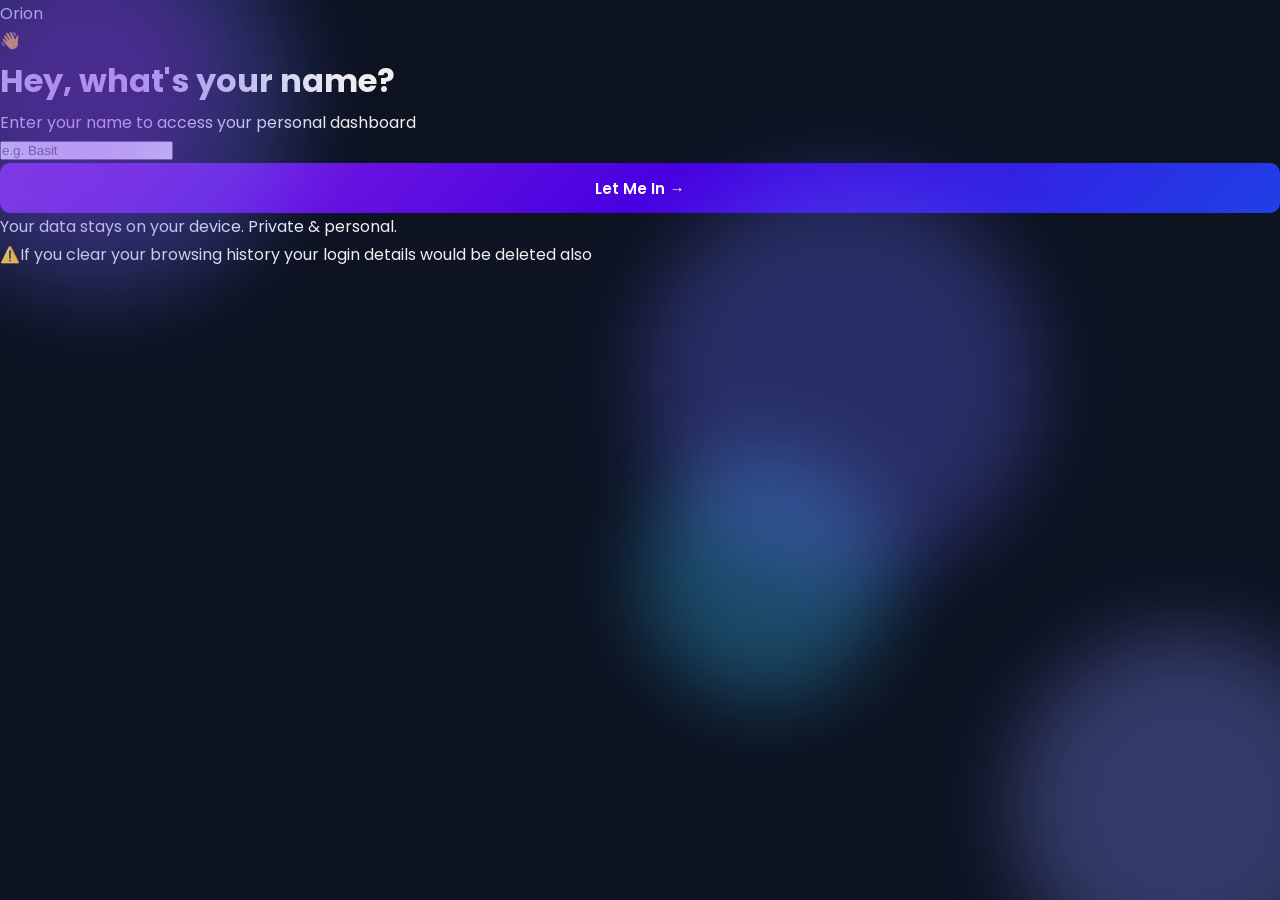
==== index.html @ dd6b214a "update2.0" ====
<!DOCTYPE html>
<html lang="en">
<head>
  <meta charset="UTF-8" />
  <meta name="viewport" content="width=device-width, initial-scale=1.0"/>
  <title>Login — Orion</title>
  <link rel="stylesheet" href="css/style.css" />
  <link rel="stylesheet" href="css/login.css" />
  <link href="https://fonts.googleapis.com/css2?family=Poppins:wght@300;400;600;700&display=swap" rel="stylesheet"/>
</head>

<body class="login-body">
  <!-- LOADER -->
<div class="loader-overlay" id="loader">
  <div class="loader-spinner"></div>
</div>

  <div class="login-wrapper">

    <!-- LOGO -->
    <div class="login-logo">
      Or<span>ion</span>
    </div>

    <!-- CARD -->
    <div class="login-card">
      <div class="login-icon">👋</div>
      <h1>Hey, what's your name?</h1>
      <p>Enter your name to access your personal dashboard</p>

      <form class="login-form" id="login-form">
        <input
          type="text"
          id="name-input"
          placeholder="e.g. Basit"
          maxlength="30"
          autocomplete="off"
          required
        />
        <button type="submit" class="btn-primary">Let Me In →</button>
      </form>

      <p class="login-note">Your data stays on your device. Private & personal.
      <br>⚠️If you clear your browsing history your login details would be deleted also
      </p>
    </div>

    <!-- EXISTING USERS -->
    <div class="saved-users" id="saved-users"></div>

  </div>

  <script src="js/login.js"></script>

</body>
</html>
---- css/style.css ----
/* ── RESET ── */
*, *::before, *::after {
  margin: 0;
  padding: 0;
  box-sizing: border-box;
}

html { scroll-behavior: smooth; }

body {
  font-family: 'Poppins', sans-serif;
  background-color: #0d1321;
  color: #f0f0f0;
  line-height: 1.7;
}
/* ── LOADER ── */
.loader-overlay {
  position: fixed;
  inset: 0;
  background-color: #0d1321;
  display: flex;
  align-items: center;
  justify-content: center;
  z-index: 9999;
  transition: opacity 0.4s ease;
}

.loader-overlay.hide {
  opacity: 0;
  pointer-events: none;
}

.loader-spinner {
  width: 42px;
  height: 42px;
  border: 3px solid rgba(99,102,241,0.2);
  border-top-color: #6366f1;
  border-radius: 50%;
  animation: spin 0.8s linear infinite;
}

@keyframes spin {
  to { transform: rotate(360deg); }
}

a { text-decoration: none; color: inherit; }
ul { list-style: none; }

/* ── VARIABLES ── */
:root {
 --blue: #6366f1;
  --blue-dark: #4f46e5;
  --blue-light: #eef2ff;
  --blue-mid: #c7d2fe;
  --white: #ffffff;
  --text: #1a1a2e;
  --grey: #9ea7b7;
  --border: #dbeafe;
  --card: #ffffff;
  --success: #22c55e;
}

/* ── SHARED BUTTON ── */
.btn-primary {
  display: inline-block;
  background:  linear-gradient(135deg,#8a2be2,#4a00e0,#1f40e6);
  color: var(--white);
  padding: 0.85rem 2rem;
  border-radius: 10px;
  font-family: 'Poppins', sans-serif;
  font-size: 0.95rem;
  font-weight: 600;
  border: none;
  cursor: pointer;
  transition: background-color 0.2s, transform 0.1s;
  width: 100%;
}

.btn-primary:hover {
  background-color: var(--blue-dark);
  transform: translateY(-2px);
}
/* ── FLOATING AI BTN ── */
.float-ai {
  position: fixed;
  bottom: 2rem;
  right: 2rem;
  width: 55px;
  height: 55px;
  background: #6366f1;
  border-radius: 50%;
  display: flex;
  align-items: center;
  justify-content: center;
  font-size: 1.5rem;
  cursor: grab;
  z-index: 8000;
  box-shadow: 0 4px 20px rgba(99,102,241,0.4);
  transition: transform 0.2s, box-shadow 0.2s;
  user-select: none;
}

.float-ai:hover {
  transform: scale(1.1);
  box-shadow: 0 6px 28px rgba(99,102,241,0.6);
}

.float-ai:active { cursor: grabbing; }
/* ── ORBS ── */
.orb {
  position: fixed;
  border-radius: 50%;
  filter: blur(40px);
  opacity: 0.33;
  animation: floatOrb linear infinite;
  pointer-events: none;
  z-index: 0;
}

.orb-1 {
  width: 400px;
  height: 400px;
  background: #6366f1;
  top: -100px;
  left: -100px;
  animation-duration: 2s;
}


.orb-2 {
  width: 350px;
  height: 350px;
  background: #818cf8;
  bottom: -80px;
  right: -80px;
  animation-duration: 3s;
}

.orb-3 {
  width: 250px;
  height: 250px;
  background: #38bdf8;
  top: 50%;
  left: 50%;
  animation-duration: 2s;
}
.orb-4 {
  width: 400px;
  height: 400px;
  background: #6366f1;
  top: 20%;
  left: 50%;
  animation-duration: 3s;
}
.orb-5 {
  width: 250px;
  height: 250px;
  background:#8a2be2;
  top: -40px;
  left: -40px;
  animation-duration: 2s;
}

@keyframes floatOrb {
  0%   { transform: translate(0, 0) scale(1); }
  33%  { transform: translate(40px, -40px) scale(1.1); }
  66%  { transform: translate(-30px, 30px) scale(0.95); }
  100% { transform: translate(0, 0) scale(1); }
}

/* Make sure login card stays above orbs 
.login-wrapper { position: relative; z-index: 1; }*/

/* ── SHARED CARD ── */
.card {
  background-color: var(--card);
  border-radius: 16px;
  border: 1px solid var(--border);
  padding: 1.5rem;
  box-shadow: 0 4px 20px rgba(59,130,246,0.07);
}
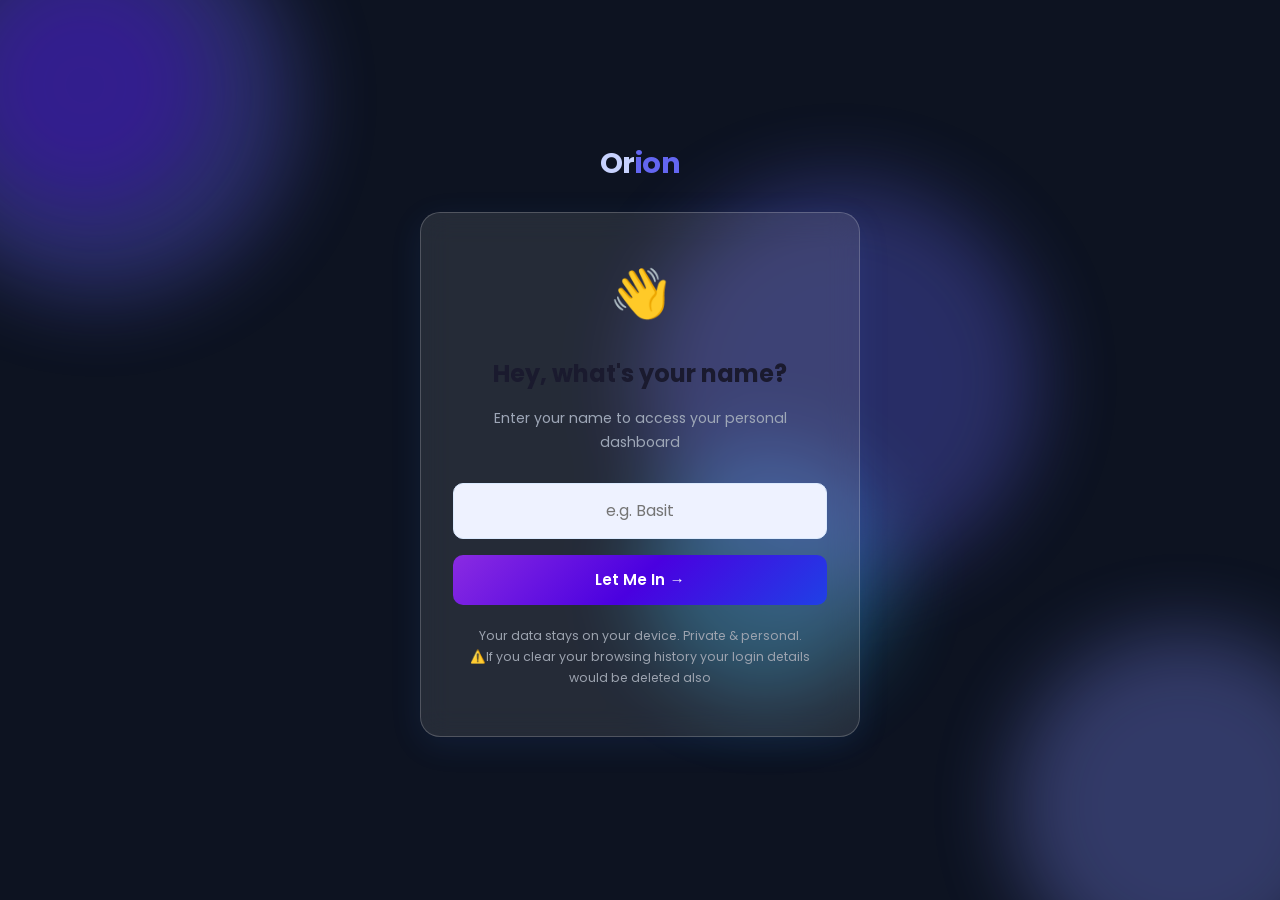
==== commit a4543d7b: "first commit" ====
--- a/index.html
+++ b/index.html
@@ -8,12 +8,7 @@
   <link rel="stylesheet" href="css/login.css" />
   <link href="https://fonts.googleapis.com/css2?family=Poppins:wght@300;400;600;700&display=swap" rel="stylesheet"/>
 </head>
-
 <body class="login-body">
-  <!-- LOADER -->
-<div class="loader-overlay" id="loader">
-  <div class="loader-spinner"></div>
-</div>
 
   <div class="login-wrapper">
 
--- a/css/style.css
+++ b/css/style.css
@@ -12,35 +12,6 @@
   background-color: #0d1321;
   color: #f0f0f0;
   line-height: 1.7;
-}
-/* ── LOADER ── */
-.loader-overlay {
-  position: fixed;
-  inset: 0;
-  background-color: #0d1321;
-  display: flex;
-  align-items: center;
-  justify-content: center;
-  z-index: 9999;
-  transition: opacity 0.4s ease;
-}
-
-.loader-overlay.hide {
-  opacity: 0;
-  pointer-events: none;
-}
-
-.loader-spinner {
-  width: 42px;
-  height: 42px;
-  border: 3px solid rgba(99,102,241,0.2);
-  border-top-color: #6366f1;
-  border-radius: 50%;
-  animation: spin 0.8s linear infinite;
-}
-
-@keyframes spin {
-  to { transform: rotate(360deg); }
 }
 
 a { text-decoration: none; color: inherit; }
@@ -80,32 +51,6 @@
   background-color: var(--blue-dark);
   transform: translateY(-2px);
 }
-/* ── FLOATING AI BTN ── */
-.float-ai {
-  position: fixed;
-  bottom: 2rem;
-  right: 2rem;
-  width: 55px;
-  height: 55px;
-  background: #6366f1;
-  border-radius: 50%;
-  display: flex;
-  align-items: center;
-  justify-content: center;
-  font-size: 1.5rem;
-  cursor: grab;
-  z-index: 8000;
-  box-shadow: 0 4px 20px rgba(99,102,241,0.4);
-  transition: transform 0.2s, box-shadow 0.2s;
-  user-select: none;
-}
-
-.float-ai:hover {
-  transform: scale(1.1);
-  box-shadow: 0 6px 28px rgba(99,102,241,0.6);
-}
-
-.float-ai:active { cursor: grabbing; }
 /* ── ORBS ── */
 .orb {
   position: fixed;
--- a/css/login.css
+++ b/css/login.css
@@ -0,0 +1,219 @@
+/* ── LOGIN PAGE ── */
+.login-body {
+  min-height: 100vh;
+  display: flex;
+  align-items: center;
+  justify-content: center;
+  background:  #0d1321;
+  padding: 2rem;
+}
+
+.login-wrapper {
+  width: 100%;
+  max-width: 440px;
+  display: flex;
+  flex-direction: column;
+  align-items: center;
+  gap: 1.5rem;
+}
+
+/* ── LOGO ── */
+.login-logo {
+  font-size: 1.8rem;
+  font-weight: 700;
+  color: var(--blue-mid);
+  letter-spacing: -0.5px;
+}
+
+.login-logo span { color: var(--blue); }
+
+/* ── CARD ── */
+.login-card {
+  background-color: rgba(255,255,255,0.1);
+  box-shadow: 0 8px 32px rgba(0,0,0,0.3);
+  backdrop-filter:blur(15px);
+  border-radius: 20px;
+  border: 1px solid rgba(255,255,255,0.2);
+  padding: 2.5rem 2rem;
+  width: 100%;
+  box-shadow: 0 8px 32px rgba(59,130,246,0.1);
+  display: flex;
+  flex-direction: column;
+  align-items: center;
+  gap: 0.75rem;
+  text-align: center;
+}
+
+.login-icon {
+  font-size: 3rem;
+  margin-bottom: 0.5rem;
+}
+
+.login-card h1 {
+  font-size: 1.5rem;
+  font-weight: 700;
+  color: var(--text);
+}
+
+.login-card p {
+  font-size: 0.88rem;
+  color: var(--grey);
+  margin-bottom: 0.5rem;
+}
+
+/* ── FORM ── */
+.login-form {
+  width: 100%;
+  display: flex;
+  flex-direction: column;
+  gap: 1rem;
+  margin-top: 0.5rem;
+}
+
+.login-form input {
+  width: 100%;
+  padding: 0.9rem 1.2rem;
+  border-radius: 10px;
+  border: 1.5px solid var(--border);
+  font-family: 'Poppins', sans-serif;
+  font-size: 1rem;
+  color: var(--text);
+  outline: none;
+  transition: border-color 0.2s;
+  text-align: center;
+  background-color: var(--blue-light);
+}
+
+.login-form input:focus {
+  border-color: var(--blue);
+}
+
+.login-note {
+  font-size: 0.78rem !important;
+  color: #9ca3af !important;
+  margin-top: 0.5rem;
+}
+
+/* ── SAVED USERS ── */
+.saved-users {
+  width: 100%;
+  display: flex;
+  flex-direction: column;
+  gap: 0.5rem;
+}
+
+.saved-users-title {
+  font-size: 0.78rem;
+  color: var(--grey);
+  text-align: center;
+  text-transform: uppercase;
+  letter-spacing: 1px;
+}
+
+.saved-users-list {
+  display: flex;
+  flex-wrap: wrap;
+  gap: 0.5rem;
+  justify-content: center;
+}
+
+.saved-user-btn {
+  background-color: var(--white);
+  border: 1.5px solid var(--border);
+  border-radius: 30px;
+  padding: 0.4rem 1rem;
+  font-family: 'Poppins', sans-serif;
+  font-size: 0.85rem;
+  color: var(--blue);
+  font-weight: 600;
+  cursor: pointer;
+  transition: all 0.2s;
+}
+
+.saved-user-btn:hover {
+  background-color: var(--blue);
+  color: var(--white);
+  border-color: var(--blue);
+}
+/* ── ORBS ── */
+.orb {
+  position: fixed;
+  border-radius: 50%;
+  filter: blur(40px);
+  opacity: 0.33;
+  animation: floatOrb linear infinite;
+  pointer-events: none;
+  z-index: 0;
+}
+
+.orb-1 {
+  width: 400px;
+  height: 400px;
+  background: #6366f1;
+  top: -100px;
+  left: -100px;
+  animation-duration: 2s;
+}
+
+
+.orb-2 {
+  width: 350px;
+  height: 350px;
+  background: #818cf8;
+  bottom: -80px;
+  right: -80px;
+  animation-duration: 3s;
+}
+
+.orb-3 {
+  width: 250px;
+  height: 250px;
+  background: #38bdf8;
+  top: 50%;
+  left: 50%;
+  animation-duration: 2s;
+}
+.orb-4 {
+  width: 400px;
+  height: 400px;
+  background: #6366f1;
+  top: 20%;
+  left: 50%;
+  animation-duration: 3s;
+}
+.orb-5 {
+  width: 250px;
+  height: 250px;
+  background:#4a00e0;
+  top: -40px;
+  left: -40px;
+  animation-duration: 2s;
+}
+
+@keyframes floatOrb {
+  0%   { transform: translate(0, 0) scale(1); }
+  33%  { transform: translate(40px, -40px) scale(1.1); }
+  66%  { transform: translate(-30px, 30px) scale(0.95); }
+  100% { transform: translate(0, 0) scale(1); }
+}
+
+/* Make sure login card stays above orbs */
+.login-wrapper { position: relative; z-index: 1; }
+/* ── RESPONSIVE ── */
+@media (max-width: 480px) {
+  .login-card {
+    padding: 2rem 1.2rem;
+  }
+
+  .login-logo {
+    font-size: 1.5rem;
+  }
+
+  .login-card h1 {
+    font-size: 1.2rem;
+  }
+
+  .login-icon {
+    font-size: 2.5rem;
+  }
+}
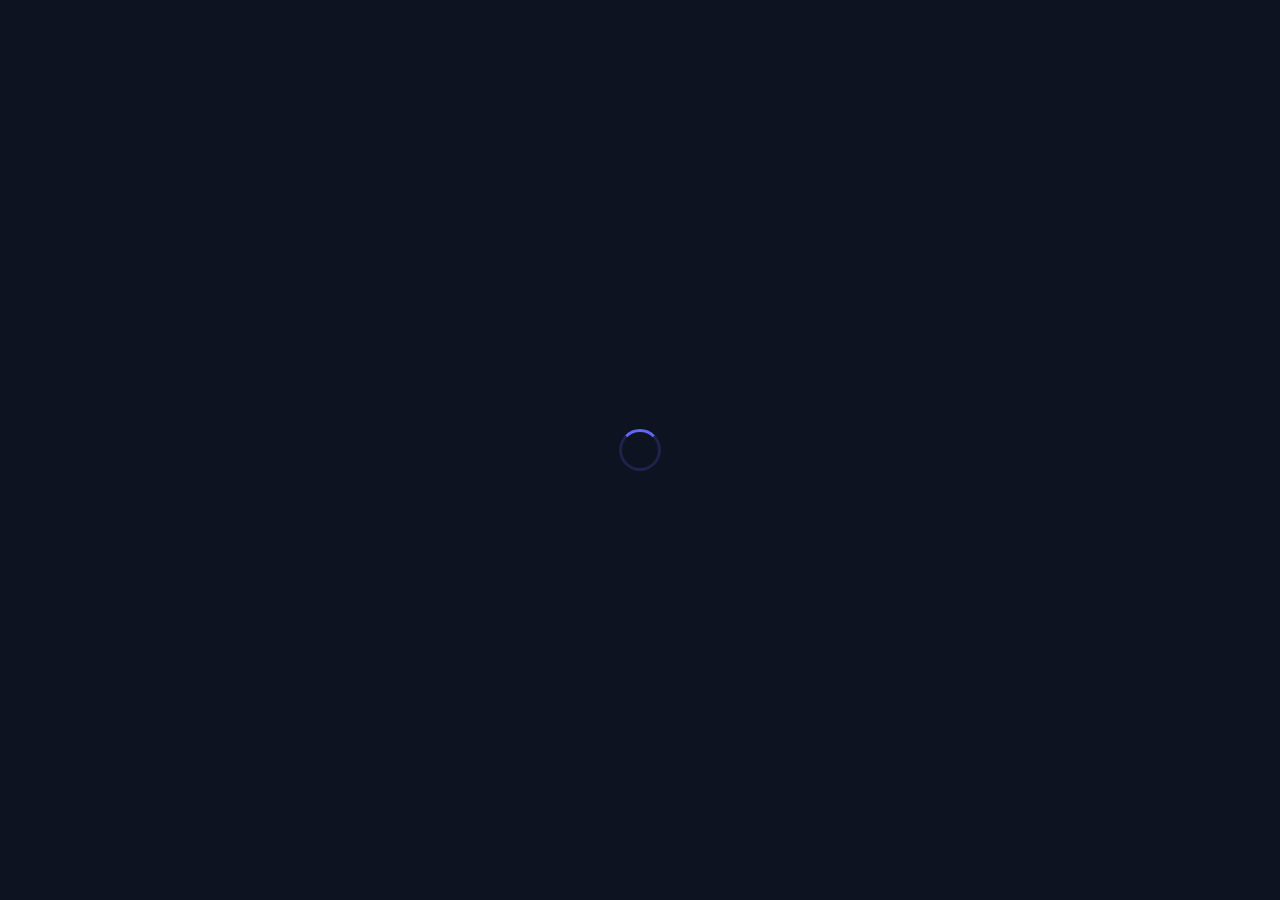
==== commit 173c87e1: "icons" ====
--- a/index.html
+++ b/index.html
@@ -6,9 +6,20 @@
   <title>Login — Orion</title>
   <link rel="stylesheet" href="css/style.css" />
   <link rel="stylesheet" href="css/login.css" />
+    <link rel="icon" type="image/png" sizes="192x192" href="favicon/android-chrome-192x192.png">
+    <link rel="icon" type="image/png" sizes="512x512" href="favicon/android-chrome-512x512.png">
+   <link rel="apple-touch-icon" sizes="180x180" href="favicon/apple-touch-icon.png">
+   <link rel="icon" type="image/png" sizes="32x32" href="favicon/favicon-32x32.png">
+   <link rel="icon" type="image/png" sizes="16x16" href="favicon/favicon-16x16.png">
+   <link rel="manifest" href="favicon/site.webmanifest">
   <link href="https://fonts.googleapis.com/css2?family=Poppins:wght@300;400;600;700&display=swap" rel="stylesheet"/>
 </head>
+
 <body class="login-body">
+  <!-- LOADER -->
+<div class="loader-overlay" id="loader">
+  <div class="loader-spinner"></div>
+</div>
 
   <div class="login-wrapper">
 
--- a/css/style.css
+++ b/css/style.css
@@ -12,6 +12,35 @@
   background-color: #0d1321;
   color: #f0f0f0;
   line-height: 1.7;
+}
+/* ── LOADER ── */
+.loader-overlay {
+  position: fixed;
+  inset: 0;
+  background-color: #0d1321;
+  display: flex;
+  align-items: center;
+  justify-content: center;
+  z-index: 9999;
+  transition: opacity 0.4s ease;
+}
+
+.loader-overlay.hide {
+  opacity: 0;
+  pointer-events: none;
+}
+
+.loader-spinner {
+  width: 42px;
+  height: 42px;
+  border: 3px solid rgba(99,102,241,0.2);
+  border-top-color: #6366f1;
+  border-radius: 50%;
+  animation: spin 0.8s linear infinite;
+}
+
+@keyframes spin {
+  to { transform: rotate(360deg); }
 }
 
 a { text-decoration: none; color: inherit; }
@@ -51,6 +80,75 @@
   background-color: var(--blue-dark);
   transform: translateY(-2px);
 }
+/* ── FLOATING AI BTN ── */
+.float-ai {
+  position: fixed;
+  bottom: 2rem;
+  right: 2rem;
+  width: 55px;
+  height: 55px;
+  background: #6366f1;
+  border-radius: 50%;
+  display: flex;
+  align-items: center;
+  justify-content: center;
+  font-size: 1.5rem;
+  cursor: grab;
+  z-index: 8000;
+  box-shadow: 0 4px 20px rgba(99,102,241,0.4);
+  transition: transform 0.2s, box-shadow 0.2s;
+  user-select: none;
+}
+/* ── LIGHT THEME ── */
+body.light {
+  background-color: #f0f6ff;
+  color: #1a1a2e;
+}
+
+body.light .dash-nav {
+  background-color: #ffffff;
+}
+
+body.light .stat-card,
+body.light .action-card,
+body.light .recent-list,
+body.light .activity-item,
+body.light .timer-panel,
+body.light .ai-panel,
+body.light .login-card {
+  background-color: #ffffff;
+  border-color: #dbeafe;
+}
+
+body.light .chat-box {
+  background-color: #eff6ff;
+}
+
+body.light .ai-msg .msg-bubble {
+  background-color: #ffffff;
+}
+
+/* ── TOGGLE BUTTON ── */
+.theme-toggle {
+  background: none;
+  border: 1.5px solid var(--border);
+  border-radius: 8px;
+  padding: 0.35rem 0.7rem;
+  font-size: 1rem;
+  cursor: pointer;
+  transition: all 0.2s;
+}
+
+.theme-toggle:hover {
+  border-color: var(--blue);
+}
+
+.float-ai:hover {
+  transform: scale(1.1);
+  box-shadow: 0 6px 28px rgba(99,102,241,0.6);
+}
+
+.float-ai:active { cursor: grabbing; }
 /* ── ORBS ── */
 .orb {
   position: fixed;
